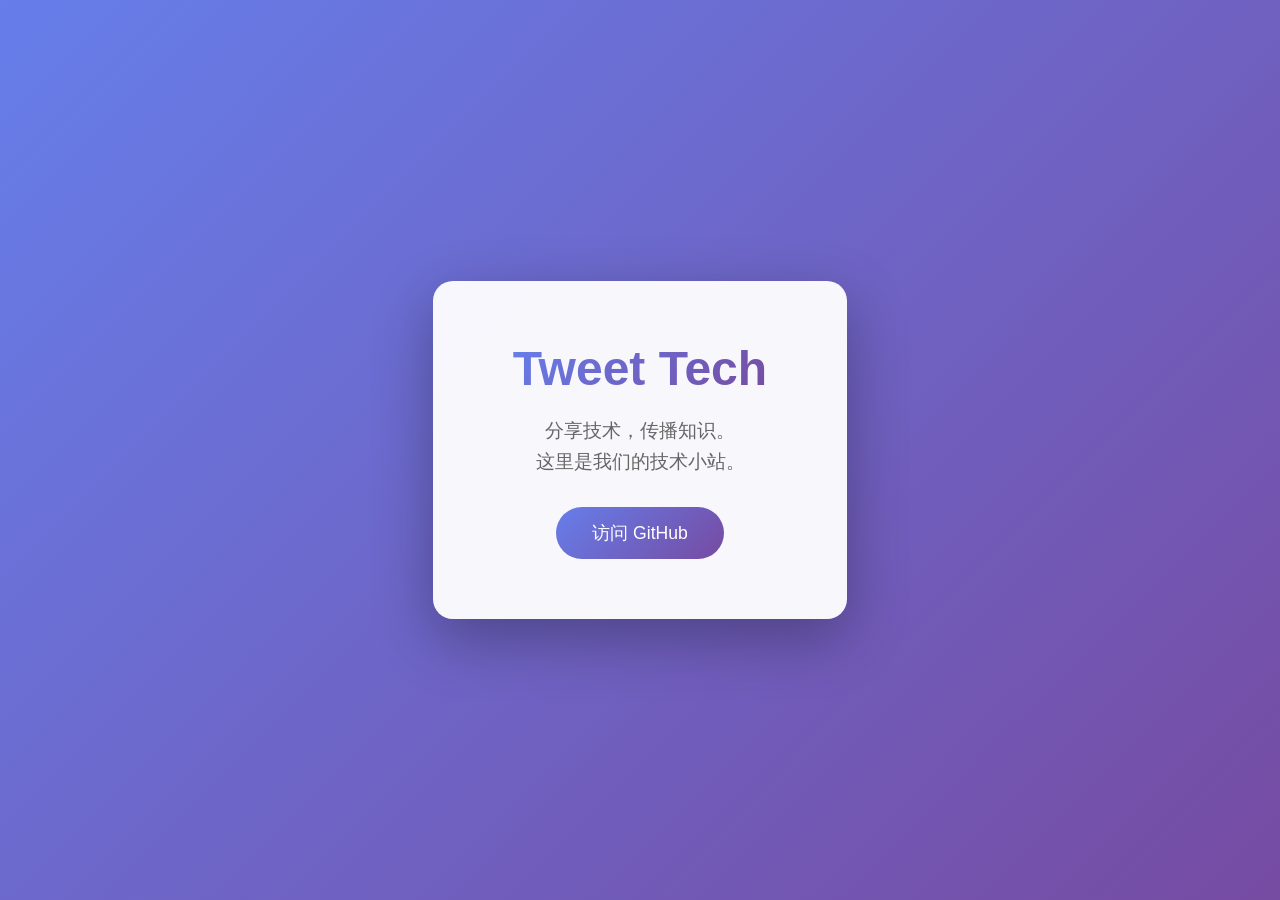
==== index.html @ ff55c404 "test" ====
<!DOCTYPE html>
<html lang="zh-CN">
<head>
    <meta charset="UTF-8">
    <meta name="viewport" content="width=device-width, initial-scale=1.0">
    <title>Tweet Tech</title>
    <style>
        * { margin: 0; padding: 0; box-sizing: border-box; }
        body {
            font-family: -apple-system, BlinkMacSystemFont, "Segoe UI", Roboto, "Helvetica Neue", Arial, sans-serif;
            background: linear-gradient(135deg, #667eea 0%, #764ba2 100%);
            min-height: 100vh;
            display: flex;
            align-items: center;
            justify-content: center;
            color: #333;
        }
        .container {
            text-align: center;
            background: rgba(255, 255, 255, 0.95);
            padding: 60px 80px;
            border-radius: 20px;
            box-shadow: 0 20px 60px rgba(0, 0, 0, 0.3);
            max-width: 600px;
        }
        h1 {
            font-size: 3em;
            margin-bottom: 20px;
            background: linear-gradient(135deg, #667eea 0%, #764ba2 100%);
            -webkit-background-clip: text;
            -webkit-text-fill-color: transparent;
            background-clip: text;
        }
        p {
            font-size: 1.2em;
            color: #666;
            line-height: 1.6;
            margin-bottom: 30px;
        }
        .btn {
            display: inline-block;
            padding: 14px 36px;
            background: linear-gradient(135deg, #667eea 0%, #764ba2 100%);
            color: white;
            text-decoration: none;
            border-radius: 50px;
            font-size: 1.1em;
            transition: transform 0.2s, box-shadow 0.2s;
        }
        .btn:hover {
            transform: translateY(-2px);
            box-shadow: 0 8px 20px rgba(102, 126, 234, 0.4);
        }
    </style>
</head>
<body>
    <div class="container">
        <h1>Tweet Tech</h1>
        <p>分享技术，传播知识。<br>这里是我们的技术小站。</p>
        <a href="https://github.com/tweet-tech" class="btn" target="_blank">访问 GitHub</a>
    </div>
</body>
</html>
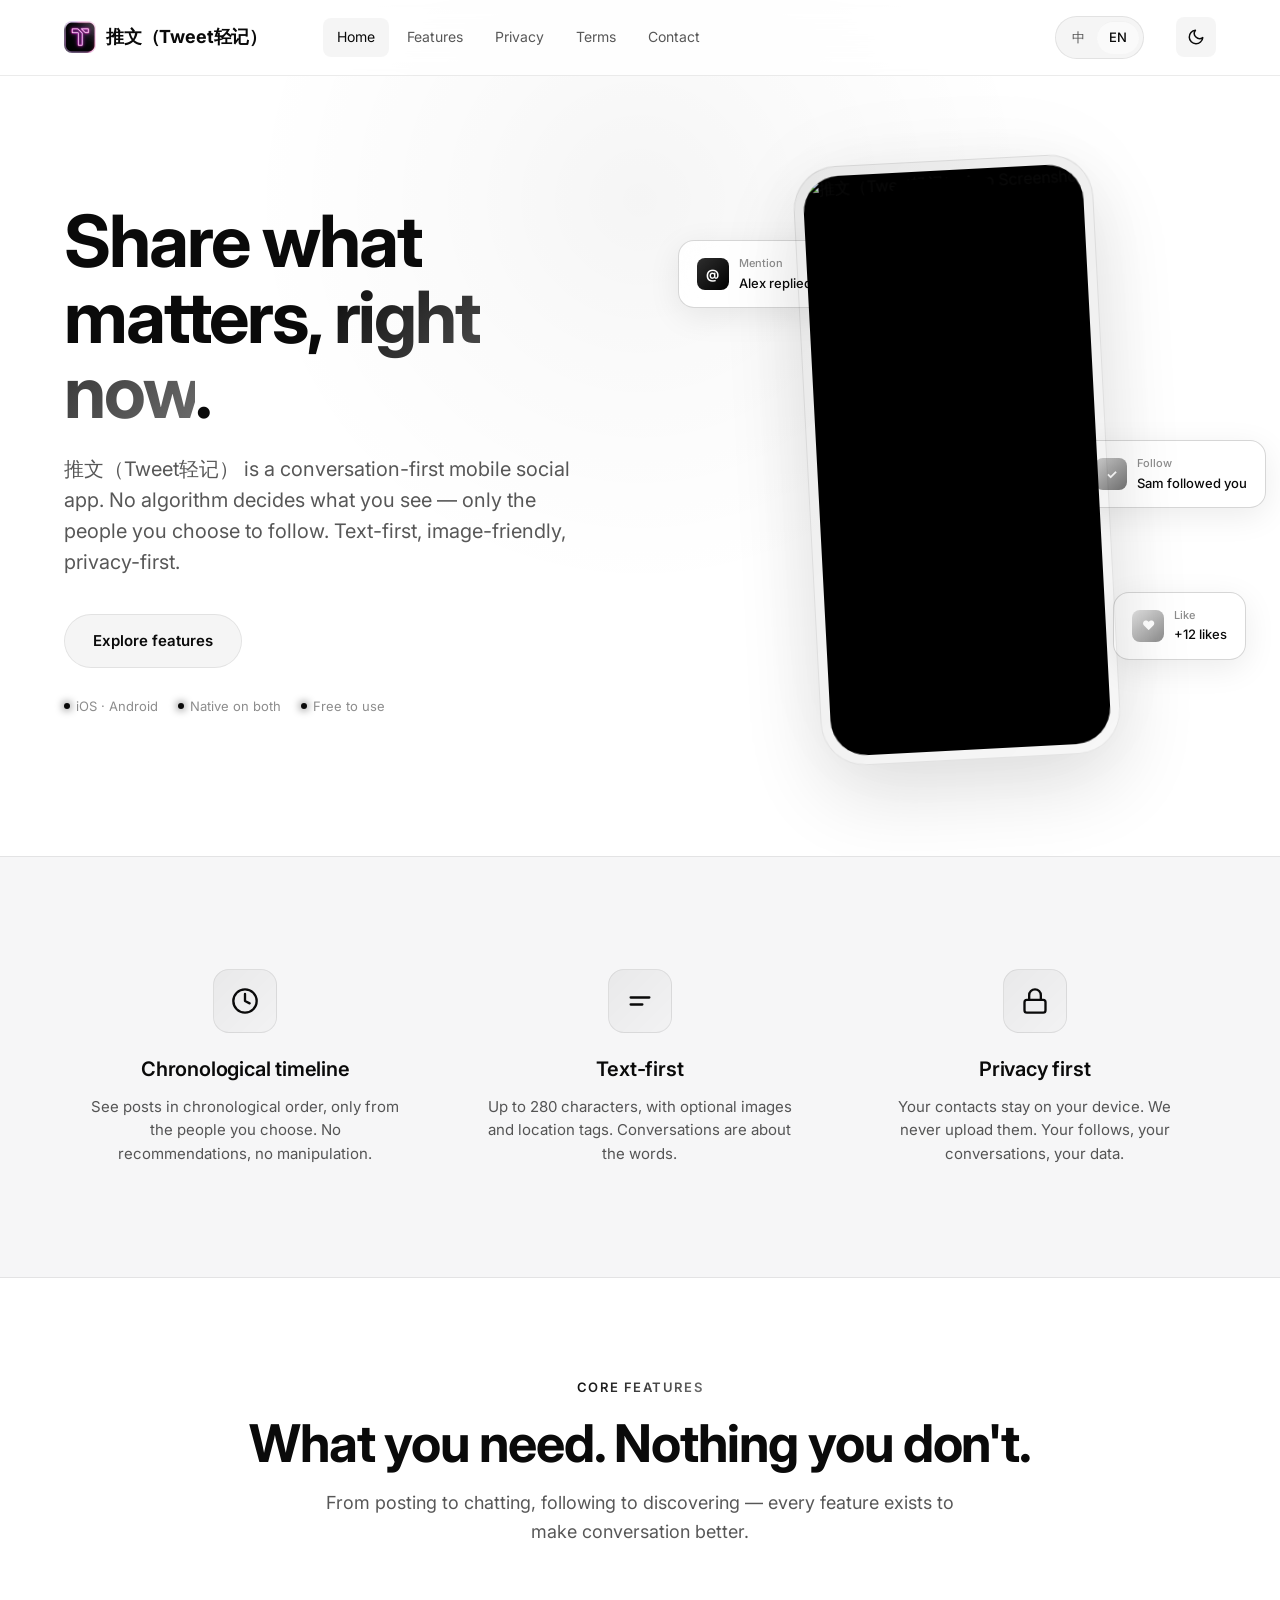
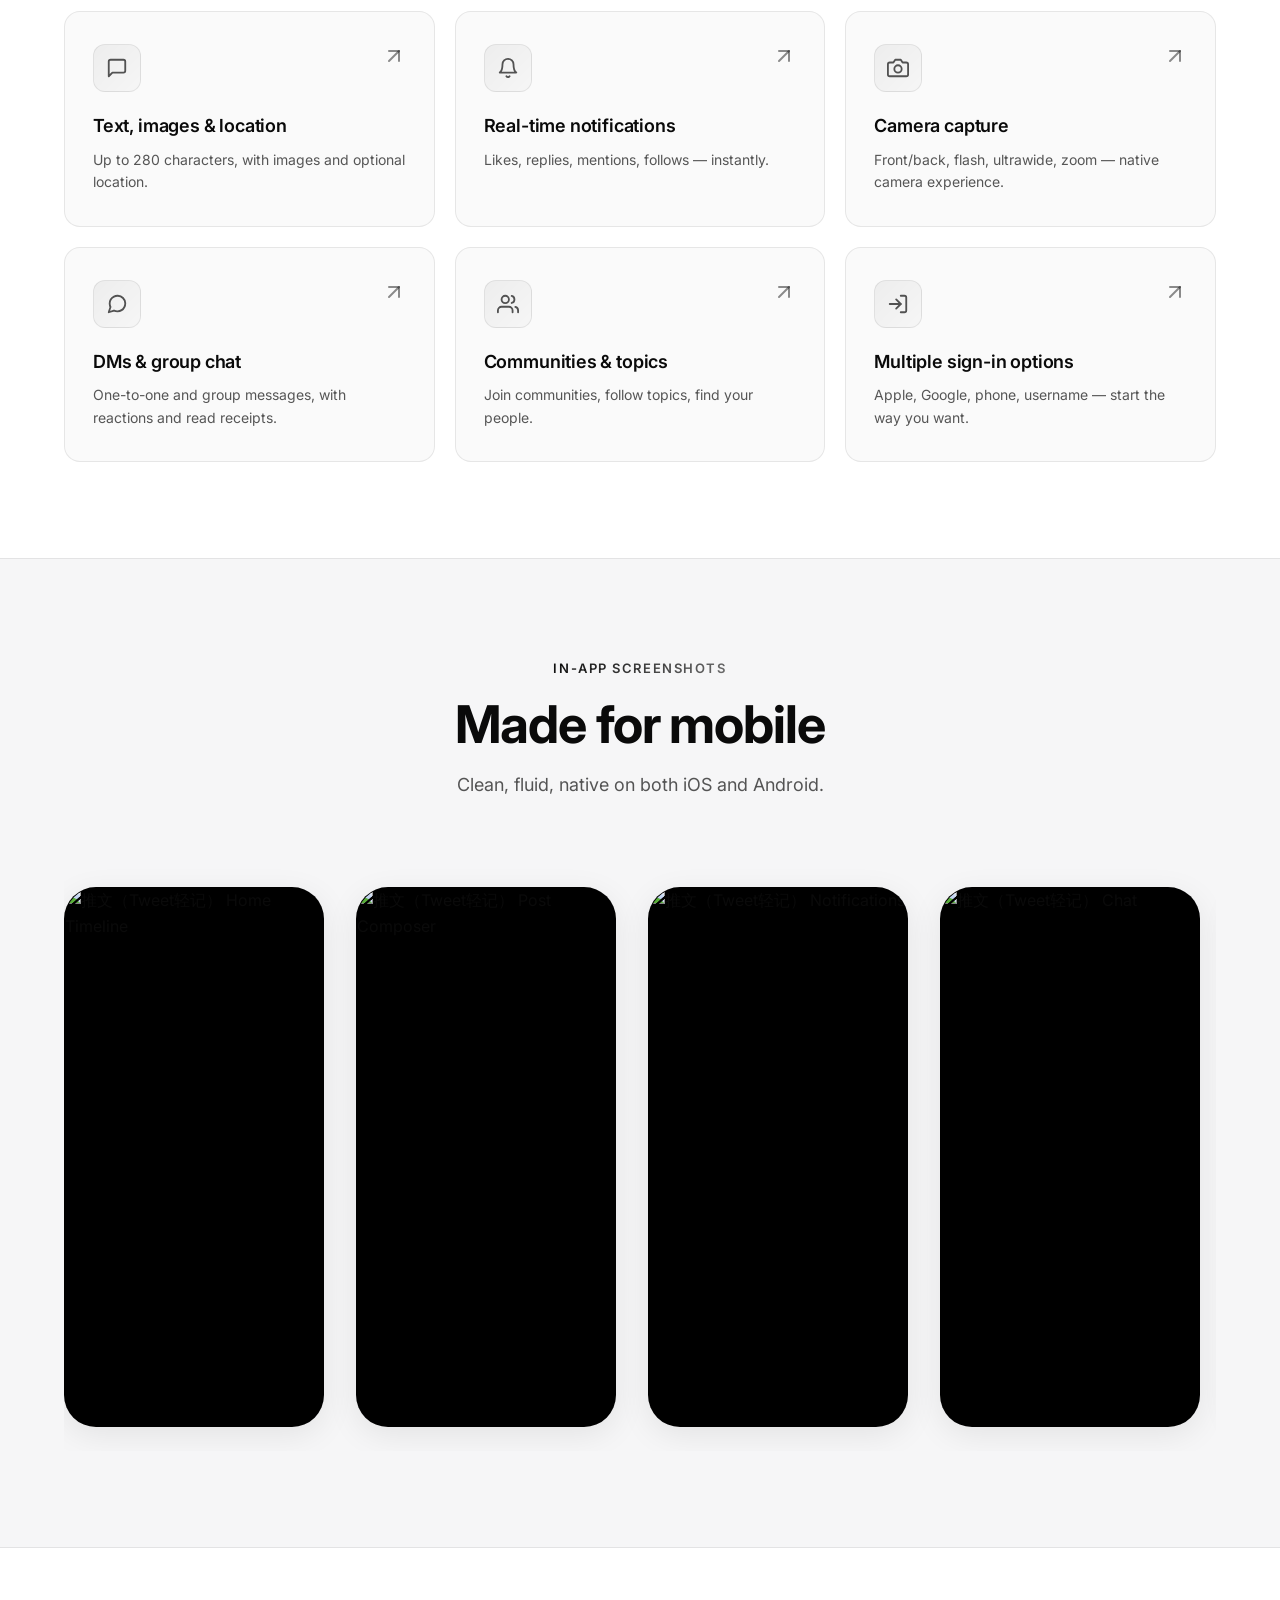
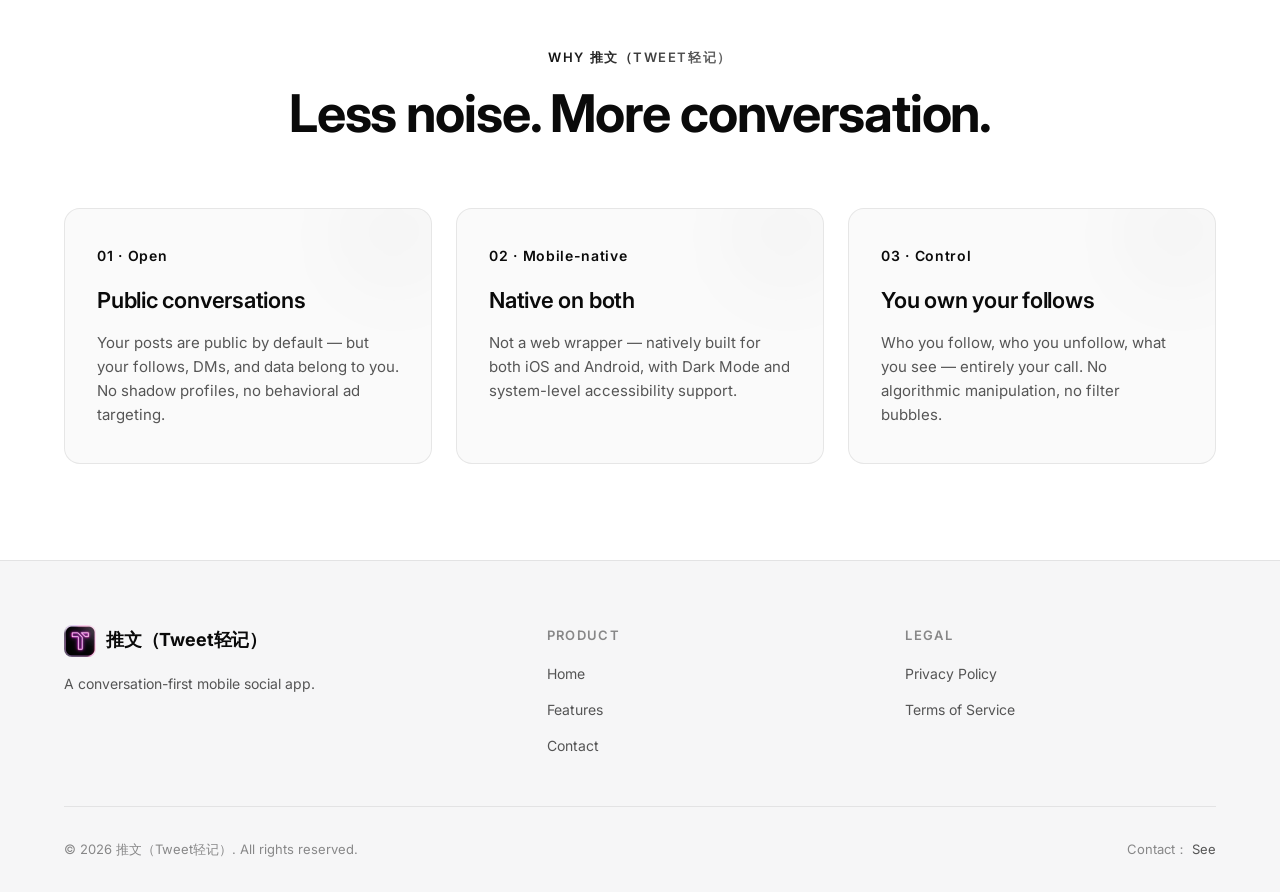
==== commit 1fd18cc9: "提交网站" ====
--- a/index.html
+++ b/index.html
@@ -1,63 +1,708 @@
 <!DOCTYPE html>
 <html lang="zh-CN">
-<head>
-    <meta charset="UTF-8">
-    <meta name="viewport" content="width=device-width, initial-scale=1.0">
-    <title>Tweet Tech</title>
-    <style>
-        * { margin: 0; padding: 0; box-sizing: border-box; }
-        body {
-            font-family: -apple-system, BlinkMacSystemFont, "Segoe UI", Roboto, "Helvetica Neue", Arial, sans-serif;
-            background: linear-gradient(135deg, #667eea 0%, #764ba2 100%);
-            min-height: 100vh;
-            display: flex;
-            align-items: center;
-            justify-content: center;
-            color: #333;
-        }
-        .container {
-            text-align: center;
-            background: rgba(255, 255, 255, 0.95);
-            padding: 60px 80px;
-            border-radius: 20px;
-            box-shadow: 0 20px 60px rgba(0, 0, 0, 0.3);
-            max-width: 600px;
-        }
-        h1 {
-            font-size: 3em;
-            margin-bottom: 20px;
-            background: linear-gradient(135deg, #667eea 0%, #764ba2 100%);
-            -webkit-background-clip: text;
-            -webkit-text-fill-color: transparent;
-            background-clip: text;
-        }
-        p {
-            font-size: 1.2em;
-            color: #666;
-            line-height: 1.6;
-            margin-bottom: 30px;
-        }
-        .btn {
-            display: inline-block;
-            padding: 14px 36px;
-            background: linear-gradient(135deg, #667eea 0%, #764ba2 100%);
-            color: white;
-            text-decoration: none;
-            border-radius: 50px;
-            font-size: 1.1em;
-            transition: transform 0.2s, box-shadow 0.2s;
-        }
-        .btn:hover {
-            transform: translateY(-2px);
-            box-shadow: 0 8px 20px rgba(102, 126, 234, 0.4);
-        }
-    </style>
-</head>
-<body>
-    <div class="container">
-        <h1>Tweet Tech</h1>
-        <p>分享技术，传播知识。<br>这里是我们的技术小站。</p>
-        <a href="https://github.com/tweet-tech" class="btn" target="_blank">访问 GitHub</a>
-    </div>
-</body>
+  <head>
+    <meta charset="UTF-8" />
+    <meta name="viewport" content="width=device-width, initial-scale=1.0" />
+    <title>推文（Tweet轻记） — 对话优先的移动社交 App</title>
+    <meta
+      name="description"
+      class="zh"
+      content="推文（Tweet轻记）是一款对话优先的移动社交 App：没有算法，只有你选择关注的人。文字优先，图片友好，隐私优先。"
+    />
+    <meta
+      name="description"
+      class="en"
+      content="推文（Tweet轻记） is a conversation-first mobile social app. No algorithm — only the people you choose to follow. Text-first, image-friendly, privacy-first."
+    />
+    <meta name="theme-color" content="#000000" />
+    <meta name="google-site-verification" content="anHr6unx4EPNinnOKG_UTaJ_ejLAhKs9FpE73dEtvSk" />
+    <link rel="icon" type="image/png" href="assets/images/icon.png" />
+    <link rel="apple-touch-icon" href="assets/images/icon.png" />
+    <link
+      rel="preconnect"
+      href="https://fonts.googleapis.com"
+      crossorigin
+    />
+    <link
+      rel="preconnect"
+      href="https://fonts.gstatic.com"
+      crossorigin
+    />
+    <link
+      href="https://fonts.googleapis.com/css2?family=Inter:wght@400;500;600;700&display=swap"
+      rel="stylesheet"
+    />
+    <link rel="stylesheet" href="assets/css/style.css" />
+    <script src="assets/js/theme.js"></script>
+  </head>
+  <body data-title-zh="推文（Tweet轻记） — 对话优先的移动社交 App" data-title-en="推文（Tweet轻记） — Conversation-first mobile social app">
+    <!-- 导航栏 -->
+    <nav class="nav">
+      <div class="container nav-inner">
+        <a href="index.html" class="nav-logo">
+          <img src="assets/images/icon.png" alt="推文（Tweet轻记）" />
+          <span>推文（Tweet轻记）</span>
+        </a>
+        <div class="nav-links">
+          <a href="index.html" class="nav-link">
+            <span class="zh">首页</span>
+            <span class="en">Home</span>
+          </a>
+          <a href="features.html" class="nav-link">
+            <span class="zh">功能</span>
+            <span class="en">Features</span>
+          </a>
+          <a href="privacy.html" class="nav-link">
+            <span class="zh">隐私政策</span>
+            <span class="en">Privacy</span>
+          </a>
+          <a href="terms.html" class="nav-link">
+            <span class="zh">服务条款</span>
+            <span class="en">Terms</span>
+          </a>
+          <a href="contact.html" class="nav-link">
+            <span class="zh">联系我们</span>
+            <span class="en">Contact</span>
+          </a>
+        </div>
+        <div class="nav-spacer"></div>
+        <div class="lang-switch" role="group" aria-label="Language">
+          <button class="lang-btn" data-lang-btn="zh" type="button">
+            中
+          </button>
+          <button class="lang-btn" data-lang-btn="en" type="button">
+            EN
+          </button>
+        </div>
+        <button class="theme-toggle" data-theme-toggle type="button" aria-label="切换主题">
+          <svg class="icon-sun" viewBox="0 0 24 24" fill="none" stroke="currentColor" stroke-width="2" stroke-linecap="round" aria-hidden="true">
+            <circle cx="12" cy="12" r="4" />
+            <path d="M12 2v2M12 20v2M4.93 4.93l1.41 1.41M17.66 17.66l1.41 1.41M2 12h2M20 12h2M6.34 17.66l-1.41 1.41M19.07 4.93l-1.41 1.41" />
+          </svg>
+          <svg class="icon-moon" viewBox="0 0 24 24" fill="none" stroke="currentColor" stroke-width="2" stroke-linecap="round" stroke-linejoin="round" aria-hidden="true">
+            <path d="M21 12.79A9 9 0 1 1 11.21 3 7 7 0 0 0 21 12.79z" />
+          </svg>
+        </button>
+        <button
+          class="nav-toggle"
+          data-nav-toggle
+          type="button"
+          aria-label="Menu"
+        >
+          <span></span>
+        </button>
+      </div>
+    </nav>
+
+    <!-- Hero -->
+    <header class="hero">
+      <div class="container hero-inner">
+        <div class="hero-text">
+          <h1>
+            <span class="zh"
+              >把你最在意的想法<br /><span class="gradient"
+                >第一时间说出来</span
+              ></span
+            >
+            <span class="en"
+              >Share what matters, <span class="gradient">right now</span>.</span
+            >
+          </h1>
+          <p class="hero-subtitle">
+            <span class="zh"
+              >推文（Tweet轻记）是一款对话优先的移动社交 App —— 没有算法决定你看什么，只有你选择关注的人。文字优先，图片友好，隐私优先。</span
+            >
+            <span class="en"
+              >推文（Tweet轻记） is a conversation-first mobile social app. No algorithm decides what you see — only the people you choose to follow. Text-first, image-friendly, privacy-first.</span
+            >
+          </p>
+          <div class="hero-cta">
+            <a href="features.html" class="btn btn-ghost">
+              <span class="zh">了解功能</span>
+              <span class="en">Explore features</span>
+            </a>
+          </div>
+          <div class="hero-meta">
+            <div class="hero-meta-item">
+              <span class="zh">iOS · Android</span>
+              <span class="en">iOS · Android</span>
+            </div>
+            <div class="hero-meta-item">
+              <span class="zh">双端原生体验</span>
+              <span class="en">Native on both</span>
+            </div>
+            <div class="hero-meta-item">
+              <span class="zh">免费使用</span>
+              <span class="en">Free to use</span>
+            </div>
+          </div>
+        </div>
+        <div class="hero-visual">
+          <div class="floating-card floating-card-1">
+            <div class="floating-icon">@</div>
+            <div>
+              <div style="font-size: 11px; color: var(--text-tertiary)">
+                <span class="zh">提及</span><span class="en">Mention</span>
+              </div>
+              <div>
+                <span class="zh">Alex 回复了你</span
+                ><span class="en">Alex replied</span>
+              </div>
+            </div>
+          </div>
+          <div class="floating-card floating-card-2">
+            <div class="floating-icon" style="background: linear-gradient(135deg,#e5e5e5,#8a8a8a)">
+              ♥
+            </div>
+            <div>
+              <div style="font-size: 11px; color: var(--text-tertiary)">
+                <span class="zh">点赞</span><span class="en">Like</span>
+              </div>
+              <div>
+                <span class="zh">+12 个赞</span
+                ><span class="en">+12 likes</span>
+              </div>
+            </div>
+          </div>
+          <div class="floating-card floating-card-3">
+            <div class="floating-icon" style="background: linear-gradient(135deg,#d4d4d4,#737373)">
+              ✓
+            </div>
+            <div>
+              <div style="font-size: 11px; color: var(--text-tertiary)">
+                <span class="zh">关注</span><span class="en">Follow</span>
+              </div>
+              <div>
+                <span class="zh">Sam 关注了你</span
+                ><span class="en">Sam followed you</span>
+              </div>
+            </div>
+          </div>
+          <div class="phone">
+            <div class="phone-screen">
+              <img
+                src="https://cdn.tweetcaht.com/uploads/20260924/8f133184638c4f4889f32fbc40889cc2.png"
+                alt="推文（Tweet轻记） App Screenshot"
+              />
+            </div>
+          </div>
+        </div>
+      </div>
+    </header>
+
+    <!-- 价值三连点 -->
+    <section class="tri-features">
+      <div class="container">
+        <div class="tri-grid">
+          <div class="tri-card fade-in">
+            <div class="tri-icon">
+              <svg
+                viewBox="0 0 24 24"
+                fill="none"
+                stroke="currentColor"
+                stroke-width="2"
+                stroke-linecap="round"
+                stroke-linejoin="round"
+              >
+                <circle cx="12" cy="12" r="10" />
+                <polyline points="12 6 12 12 16 14" />
+              </svg>
+            </div>
+            <h3 class="tri-title">
+              <span class="zh">无算法时间线</span>
+              <span class="en">Chronological timeline</span>
+            </h3>
+            <p class="tri-desc">
+              <span class="zh">按时间顺序，只看你选择关注的人。没有"推荐"，没有信息流操纵。</span>
+              <span class="en">See posts in chronological order, only from the people you choose. No recommendations, no manipulation.</span>
+            </p>
+          </div>
+          <div class="tri-card fade-in">
+            <div class="tri-icon">
+              <svg
+                viewBox="0 0 24 24"
+                fill="none"
+                stroke="currentColor"
+                stroke-width="2"
+                stroke-linecap="round"
+                stroke-linejoin="round"
+              >
+                <line x1="4" y1="9" x2="20" y2="9" />
+                <line x1="4" y1="15" x2="14" y2="15" />
+              </svg>
+            </div>
+            <h3 class="tri-title">
+              <span class="zh">文字优先</span>
+              <span class="en">Text-first</span>
+            </h3>
+            <p class="tri-desc">
+              <span class="zh">280 字以内表达完整想法，配图锦上添花，位置标签可选。让对话回到内容本身。</span>
+              <span class="en">Up to 280 characters, with optional images and location tags. Conversations are about the words.</span>
+            </p>
+          </div>
+          <div class="tri-card fade-in">
+            <div class="tri-icon">
+              <svg
+                viewBox="0 0 24 24"
+                fill="none"
+                stroke="currentColor"
+                stroke-width="2"
+                stroke-linecap="round"
+                stroke-linejoin="round"
+              >
+                <rect x="3" y="11" width="18" height="11" rx="2" />
+                <path d="M7 11V7a5 5 0 0 1 10 0v4" />
+              </svg>
+            </div>
+            <h3 class="tri-title">
+              <span class="zh">隐私优先</span>
+              <span class="en">Privacy first</span>
+            </h3>
+            <p class="tri-desc">
+              <span class="zh">联系人数据保留在本机，不上传。你的关注、你的对话、你的数据，始终属于你。</span>
+              <span class="en">Your contacts stay on your device. We never upload them. Your follows, your conversations, your data.</span>
+            </p>
+          </div>
+        </div>
+      </div>
+    </section>
+
+    <!-- 核心功能 6 卡 -->
+    <section class="section">
+      <div class="container">
+        <div class="section-header">
+          <div class="eyebrow">
+            <span class="zh">核心功能</span><span class="en">Core features</span>
+          </div>
+          <h2 class="section-title">
+            <span class="zh">做你需要的，不做你不需要的</span>
+            <span class="en">What you need. Nothing you don't.</span>
+          </h2>
+          <p class="section-subtitle">
+            <span class="zh">从贴文到聊天，从关注到发现 —— 每一个功能都为了让对话更顺畅。</span>
+            <span class="en">From posting to chatting, following to discovering — every feature exists to make conversation better.</span>
+          </p>
+        </div>
+        <div class="features-grid">
+          <a href="features.html#posts" class="feature-card fade-in">
+            <svg
+              class="arrow"
+              viewBox="0 0 24 24"
+              fill="none"
+              stroke="currentColor"
+              stroke-width="2"
+              stroke-linecap="round"
+              stroke-linejoin="round"
+            >
+              <line x1="7" y1="17" x2="17" y2="7" />
+              <polyline points="7 7 17 7 17 17" />
+            </svg>
+            <div class="feature-icon">
+              <svg
+                viewBox="0 0 24 24"
+                fill="none"
+                stroke="currentColor"
+                stroke-width="2"
+                stroke-linecap="round"
+                stroke-linejoin="round"
+              >
+                <path d="M21 15a2 2 0 0 1-2 2H7l-4 4V5a2 2 0 0 1 2-2h14a2 2 0 0 1 2 2z" />
+              </svg>
+            </div>
+            <h3 class="feature-title">
+              <span class="zh">文字 + 图片 + 位置贴文</span>
+              <span class="en">Text, images & location</span>
+            </h3>
+            <p class="feature-desc">
+              <span class="zh">280 字以内表达，配图更生动，可选位置标签。</span>
+              <span class="en">Up to 280 characters, with images and optional location.</span>
+            </p>
+          </a>
+          <a href="features.html#notifications" class="feature-card fade-in">
+            <svg
+              class="arrow"
+              viewBox="0 0 24 24"
+              fill="none"
+              stroke="currentColor"
+              stroke-width="2"
+              stroke-linecap="round"
+              stroke-linejoin="round"
+            >
+              <line x1="7" y1="17" x2="17" y2="7" />
+              <polyline points="7 7 17 7 17 17" />
+            </svg>
+            <div class="feature-icon">
+              <svg
+                viewBox="0 0 24 24"
+                fill="none"
+                stroke="currentColor"
+                stroke-width="2"
+                stroke-linecap="round"
+                stroke-linejoin="round"
+              >
+                <path d="M6 8a6 6 0 0 1 12 0c0 7 3 9 3 9H3s3-2 3-9" />
+                <path d="M10.3 21a1.94 1.94 0 0 0 3.4 0" />
+              </svg>
+            </div>
+            <h3 class="feature-title">
+              <span class="zh">实时通知</span>
+              <span class="en">Real-time notifications</span>
+            </h3>
+            <p class="feature-desc">
+              <span class="zh">点赞、回复、@、关注，第一时间送达。</span>
+              <span class="en">Likes, replies, mentions, follows — instantly.</span>
+            </p>
+          </a>
+          <a href="features.html#camera" class="feature-card fade-in">
+            <svg
+              class="arrow"
+              viewBox="0 0 24 24"
+              fill="none"
+              stroke="currentColor"
+              stroke-width="2"
+              stroke-linecap="round"
+              stroke-linejoin="round"
+            >
+              <line x1="7" y1="17" x2="17" y2="7" />
+              <polyline points="7 7 17 7 17 17" />
+            </svg>
+            <div class="feature-icon">
+              <svg
+                viewBox="0 0 24 24"
+                fill="none"
+                stroke="currentColor"
+                stroke-width="2"
+                stroke-linecap="round"
+                stroke-linejoin="round"
+              >
+                <path
+                  d="M23 19a2 2 0 0 1-2 2H3a2 2 0 0 1-2-2V8a2 2 0 0 1 2-2h4l2-3h6l2 3h4a2 2 0 0 1 2 2z"
+                />
+                <circle cx="12" cy="13" r="4" />
+              </svg>
+            </div>
+            <h3 class="feature-title">
+              <span class="zh">相机拍摄</span>
+              <span class="en">Camera capture</span>
+            </h3>
+            <p class="feature-desc">
+              <span class="zh">前后摄、闪光、超广角、缩放，原生相机体验。</span>
+              <span class="en">Front/back, flash, ultrawide, zoom — native camera experience.</span>
+            </p>
+          </a>
+          <a href="features.html#chat" class="feature-card fade-in">
+            <svg
+              class="arrow"
+              viewBox="0 0 24 24"
+              fill="none"
+              stroke="currentColor"
+              stroke-width="2"
+              stroke-linecap="round"
+              stroke-linejoin="round"
+            >
+              <line x1="7" y1="17" x2="17" y2="7" />
+              <polyline points="7 7 17 7 17 17" />
+            </svg>
+            <div class="feature-icon">
+              <svg
+                viewBox="0 0 24 24"
+                fill="none"
+                stroke="currentColor"
+                stroke-width="2"
+                stroke-linecap="round"
+                stroke-linejoin="round"
+              >
+                <path d="M21 11.5a8.38 8.38 0 0 1-.9 3.8 8.5 8.5 0 0 1-7.6 4.7 8.38 8.38 0 0 1-3.8-.9L3 21l1.9-5.7a8.38 8.38 0 0 1-.9-3.8 8.5 8.5 0 0 1 4.7-7.6 8.38 8.38 0 0 1 3.8-.9h.5a8.48 8.48 0 0 1 8 8z" />
+              </svg>
+            </div>
+            <h3 class="feature-title">
+              <span class="zh">私聊与群聊</span>
+              <span class="en">DMs & group chat</span>
+            </h3>
+            <p class="feature-desc">
+              <span class="zh">1v1 与群组消息，支持表情回应和未读提示。</span>
+              <span class="en">One-to-one and group messages, with reactions and read receipts.</span>
+            </p>
+          </a>
+          <a href="features.html#community" class="feature-card fade-in">
+            <svg
+              class="arrow"
+              viewBox="0 0 24 24"
+              fill="none"
+              stroke="currentColor"
+              stroke-width="2"
+              stroke-linecap="round"
+              stroke-linejoin="round"
+            >
+              <line x1="7" y1="17" x2="17" y2="7" />
+              <polyline points="7 7 17 7 17 17" />
+            </svg>
+            <div class="feature-icon">
+              <svg
+                viewBox="0 0 24 24"
+                fill="none"
+                stroke="currentColor"
+                stroke-width="2"
+                stroke-linecap="round"
+                stroke-linejoin="round"
+              >
+                <path d="M17 21v-2a4 4 0 0 0-4-4H5a4 4 0 0 0-4 4v2" />
+                <circle cx="9" cy="7" r="4" />
+                <path d="M23 21v-2a4 4 0 0 0-3-3.87" />
+                <path d="M16 3.13a4 4 0 0 1 0 7.75" />
+              </svg>
+            </div>
+            <h3 class="feature-title">
+              <span class="zh">社区与话题</span>
+              <span class="en">Communities & topics</span>
+            </h3>
+            <p class="feature-desc">
+              <span class="zh">加入兴趣社区，参与话题讨论，找到同好。</span>
+              <span class="en">Join communities, follow topics, find your people.</span>
+            </p>
+          </a>
+          <a href="features.html#login" class="feature-card fade-in">
+            <svg
+              class="arrow"
+              viewBox="0 0 24 24"
+              fill="none"
+              stroke="currentColor"
+              stroke-width="2"
+              stroke-linecap="round"
+              stroke-linejoin="round"
+            >
+              <line x1="7" y1="17" x2="17" y2="7" />
+              <polyline points="7 7 17 7 17 17" />
+            </svg>
+            <div class="feature-icon">
+              <svg
+                viewBox="0 0 24 24"
+                fill="none"
+                stroke="currentColor"
+                stroke-width="2"
+                stroke-linecap="round"
+                stroke-linejoin="round"
+              >
+                <path d="M15 3h4a2 2 0 0 1 2 2v14a2 2 0 0 1-2 2h-4" />
+                <polyline points="10 17 15 12 10 7" />
+                <line x1="15" y1="12" x2="3" y2="12" />
+              </svg>
+            </div>
+            <h3 class="feature-title">
+              <span class="zh">多种登录方式</span>
+              <span class="en">Multiple sign-in options</span>
+            </h3>
+            <p class="feature-desc">
+              <span class="zh">Apple、Google、手机号、用户名，按你方便的方式开始。</span>
+              <span class="en">Apple, Google, phone, username — start the way you want.</span>
+            </p>
+          </a>
+        </div>
+      </div>
+    </section>
+
+    <!-- 截图轮播 -->
+    <section class="section screenshots">
+      <div class="container">
+        <div class="section-header">
+          <div class="eyebrow">
+            <span class="zh">应用内截图</span><span class="en">In-app screenshots</span>
+          </div>
+          <h2 class="section-title">
+            <span class="zh">移动原生体验</span>
+            <span class="en">Made for mobile</span>
+          </h2>
+          <p class="section-subtitle">
+            <span class="zh">干净、流畅，iOS 与 Android 双端原生。</span>
+            <span class="en">Clean, fluid, native on both iOS and Android.</span>
+          </p>
+        </div>
+      </div>
+      <div class="container">
+        <div class="screenshot-track">
+          <div class="screenshot-item">
+            <img
+              src="https://cdn.tweetcaht.com/uploads/20260924/8f133184638c4f4889f32fbc40889cc2.png"
+              alt="推文（Tweet轻记） Home Timeline"
+            />
+          </div>
+          <div class="screenshot-item">
+            <img
+              src="https://cdn.tweetcaht.com/uploads/20260924/bcada65f505b41dfae9eee380a36dd47.png"
+              alt="推文（Tweet轻记） Post Composer"
+            />
+          </div>
+          <div class="screenshot-item">
+            <img
+              src="https://cdn.tweetcaht.com/uploads/20260924/be618136df044bc898e333aec5d9fac6.png"
+              alt="推文（Tweet轻记） Notifications"
+            />
+          </div>
+          <div class="screenshot-item">
+            <img
+              src="https://cdn.tweetcaht.com/uploads/20260924/4080ac528b954b1ca9e2bf0878f8a91f.png"
+              alt="推文（Tweet轻记） Chat"
+            />
+          </div>
+          <div class="screenshot-item">
+            <img
+              src="https://cdn.tweetcaht.com/uploads/20260924/498014eac74d4c8399801c77a3fcd927.png"
+              alt="推文（Tweet轻记） Communities"
+            />
+          </div>
+          <div class="screenshot-item">
+            <img
+              src="https://cdn.tweetcaht.com/uploads/20260924/0cb8a2abcf9c4be28ec8d0fcdca7a528.png"
+              alt="推文（Tweet轻记） Profile"
+            />
+          </div>
+          <div class="screenshot-item">
+            <img
+              src="https://cdn.tweetcaht.com/uploads/20260924/3eac7b7fe87043d3a05eb6d776877580.png"
+              alt="推文（Tweet轻记） Camera"
+            />
+          </div>
+        </div>
+      </div>
+    </section>
+
+    <!-- 为什么选择推文（Tweet轻记） -->
+    <section class="section">
+      <div class="container">
+        <div class="section-header">
+          <div class="eyebrow">
+            <span class="zh">为什么选择推文（Tweet轻记）</span
+            ><span class="en">Why 推文（Tweet轻记）</span>
+          </div>
+          <h2 class="section-title">
+            <span class="zh">更少噪音，更多对话</span>
+            <span class="en">Less noise. More conversation.</span>
+          </h2>
+        </div>
+        <div class="why-grid">
+          <div class="why-card fade-in">
+            <div class="why-num">
+              <span class="zh">01 · 公开</span
+              ><span class="en">01 · Open</span>
+            </div>
+            <h3 class="why-title">
+              <span class="zh">公开对话</span
+              ><span class="en">Public conversations</span>
+            </h3>
+            <p class="why-desc">
+              <span class="zh">你的贴文默认公开，但你的关注、私聊和数据属于你。我们不做"影子档案"，不向广告商出售行为数据。</span>
+              <span class="en">Your posts are public by default — but your follows, DMs, and data belong to you. No shadow profiles, no behavioral ad targeting.</span>
+            </p>
+          </div>
+          <div class="why-card fade-in">
+            <div class="why-num">
+              <span class="zh">02 · 移动原生</span
+              ><span class="en">02 · Mobile-native</span>
+            </div>
+            <h3 class="why-title">
+              <span class="zh">双端原生</span
+              ><span class="en">Native on both</span>
+            </h3>
+            <p class="why-desc">
+              <span class="zh">不用网页套壳，iOS 与 Android 均为原生打造。支持深色模式与系统级辅助功能，体验干净流畅。</span>
+              <span class="en">Not a web wrapper — natively built for both iOS and Android, with Dark Mode and system-level accessibility support.</span>
+            </p>
+          </div>
+          <div class="why-card fade-in">
+            <div class="why-num">
+              <span class="zh">03 · 控制权</span
+              ><span class="en">03 · Control</span>
+            </div>
+            <h3 class="why-title">
+              <span class="zh">你掌控你的关注</span
+              ><span class="en">You own your follows</span>
+            </h3>
+            <p class="why-desc">
+              <span class="zh">关注谁，取消关注谁，看到什么，看不到什么 —— 全由你决定。无算法干预，无信息流推荐，无信息茧房。</span>
+              <span class="en">Who you follow, who you unfollow, what you see — entirely your call. No algorithmic manipulation, no filter bubbles.</span>
+            </p>
+          </div>
+        </div>
+      </div>
+    </section>
+
+    <!-- 最终 CTA -->
+
+    <!-- 页脚 -->
+    <footer class="footer">
+      <div class="container">
+        <div class="footer-grid">
+          <div class="footer-brand">
+            <a href="index.html" class="nav-logo">
+              <img src="assets/images/icon.png" alt="推文（Tweet轻记）" />
+              <span>推文（Tweet轻记）</span>
+            </a>
+            <p>
+              <span class="zh">对话优先的移动社交 App。</span>
+              <span class="en">A conversation-first mobile social app.</span>
+            </p>
+          </div>
+          <div class="footer-col">
+            <h4>
+              <span class="zh">产品</span><span class="en">Product</span>
+            </h4>
+            <ul>
+              <li>
+                <a href="index.html"
+                  ><span class="zh">首页</span
+                  ><span class="en">Home</span></a
+                >
+              </li>
+              <li>
+                <a href="features.html"
+                  ><span class="zh">功能</span
+                  ><span class="en">Features</span></a
+                >
+              </li>
+              <li>
+                <a href="contact.html"
+                  ><span class="zh">联系我们</span
+                  ><span class="en">Contact</span></a
+                >
+              </li>
+            </ul>
+          </div>
+          <div class="footer-col">
+            <h4>
+              <span class="zh">法律</span><span class="en">Legal</span>
+            </h4>
+            <ul>
+              <li>
+                <a href="privacy.html"
+                  ><span class="zh">隐私政策</span
+                  ><span class="en">Privacy Policy</span></a
+                >
+              </li>
+              <li>
+                <a href="terms.html"
+                  ><span class="zh">服务条款</span
+                  ><span class="en">Terms of Service</span></a
+                >
+              </li>
+            </ul>
+          </div>
+        </div>
+        <div class="footer-bottom">
+          <div>© 2026 推文（Tweet轻记）. All rights reserved.</div>
+          <div>
+            <span class="zh">联系方式</span
+            ><span class="en">Contact</span
+            >：
+            <a href="contact.html" style="color: var(--text-secondary)"
+              ><span class="zh">查看</span
+              ><span class="en">See</span></a
+            >
+          </div>
+        </div>
+      </div>
+    </footer>
+
+    <script src="assets/js/i18n.js"></script>
+    <script src="assets/js/main.js"></script>
+  </body>
 </html>
--- a/assets/css/style.css
+++ b/assets/css/style.css
@@ -0,0 +1,1441 @@
+/* =========================================================
+   Tweet 官网样式
+   设计系统：白天/深夜双主题 + 黑白灰配色 + 原生美学
+   ========================================================= */
+
+/* -------- Reset & Base -------- */
+*,
+*::before,
+*::after {
+  box-sizing: border-box;
+  margin: 0;
+  padding: 0;
+}
+
+html {
+  scroll-behavior: smooth;
+  -webkit-text-size-adjust: 100%;
+}
+
+:root {
+  /* 颜色 */
+  --bg-root: #000000;
+  --bg-elevated: #0a0a0a;
+  --bg-card: #141414;
+  --bg-card-hover: #1d1d1d;
+  --bg-subtle: rgba(255, 255, 255, 0.04);
+
+  --text-primary: #ffffff;
+  --text-secondary: rgba(255, 255, 255, 0.68);
+  --text-tertiary: rgba(255, 255, 255, 0.42);
+
+  --border-subtle: rgba(255, 255, 255, 0.08);
+  --border-strong: rgba(255, 255, 255, 0.14);
+
+  /* 黑白灰强调 */
+  --accent-1: #ffffff;
+  --accent-2: #a3a3a3;
+  --accent-3: #d4d4d4;
+  --gradient-primary: linear-gradient(135deg, #ffffff 0%, #a3a3a3 100%);
+  --gradient-soft: linear-gradient(
+    135deg,
+    rgba(255, 255, 255, 0.08) 0%,
+    rgba(255, 255, 255, 0.03) 100%
+  );
+  --gradient-text: linear-gradient(135deg, #ffffff 0%, #8a8a8a 100%);
+
+  /* 尺寸 */
+  --container: 1200px;
+  --container-narrow: 880px;
+  --radius-sm: 8px;
+  --radius-md: 12px;
+  --radius-lg: 16px;
+  --radius-xl: 24px;
+  --radius-full: 999px;
+
+  /* 阴影 */
+  --shadow-glow: 0 0 60px rgba(255, 255, 255, 0.12);
+  --shadow-card: 0 8px 32px rgba(0, 0, 0, 0.4);
+
+  /* 组件级主题变量（深夜模式默认值） */
+  --nav-bg: rgba(0, 0, 0, 0.6);
+  --nav-mobile-bg: rgba(10, 10, 10, 0.98);
+  --floating-card-bg: rgba(20, 20, 20, 0.85);
+  --on-accent: #000000;
+  --accent-shadow: 0 4px 20px rgba(255, 255, 255, 0.18);
+  --accent-shadow-hover: 0 8px 32px rgba(255, 255, 255, 0.3);
+  --glow-strong: rgba(255, 255, 255, 0.1);
+  --glow-weak: rgba(255, 255, 255, 0.05);
+  --phone-frame: linear-gradient(135deg, rgba(255, 255, 255, 0.14) 0%, rgba(255, 255, 255, 0.07) 100%);
+  --phone-shadow: 0 0 0 1px rgba(255, 255, 255, 0.1) inset, 0 30px 80px rgba(0, 0, 0, 0.6), 0 0 100px rgba(255, 255, 255, 0.14);
+  --inset-highlight: 0 1px 0 rgba(255, 255, 255, 0.06) inset;
+  --selection-bg: rgba(255, 255, 255, 0.9);
+  --selection-text: #000000;
+
+  /* 动效 */
+  --ease: cubic-bezier(0.22, 1, 0.36, 1);
+  --dur-fast: 160ms;
+  --dur: 240ms;
+  --dur-slow: 400ms;
+}
+
+/* -------- 亮色主题 -------- */
+html[data-theme="light"] {
+  --bg-root: #ffffff;
+  --bg-elevated: #f6f6f7;
+  --bg-card: #fafafa;
+  --bg-card-hover: #f0f0f1;
+  --bg-subtle: rgba(0, 0, 0, 0.04);
+
+  --text-primary: #0a0a0a;
+  --text-secondary: rgba(0, 0, 0, 0.66);
+  --text-tertiary: rgba(0, 0, 0, 0.45);
+
+  --border-subtle: rgba(0, 0, 0, 0.08);
+  --border-strong: rgba(0, 0, 0, 0.16);
+
+  --accent-1: #0a0a0a;
+  --accent-2: #525252;
+  --accent-3: #525252;
+  --gradient-primary: linear-gradient(135deg, #2e2e2e 0%, #000000 100%);
+  --gradient-soft: linear-gradient(
+    135deg,
+    rgba(0, 0, 0, 0.05) 0%,
+    rgba(0, 0, 0, 0.015) 100%
+  );
+  --gradient-text: linear-gradient(135deg, #0a0a0a 0%, #6e6e6e 100%);
+
+  --shadow-glow: 0 0 60px rgba(0, 0, 0, 0.06);
+  --shadow-card: 0 8px 32px rgba(0, 0, 0, 0.08);
+
+  --nav-bg: rgba(255, 255, 255, 0.72);
+  --nav-mobile-bg: rgba(255, 255, 255, 0.98);
+  --floating-card-bg: rgba(255, 255, 255, 0.88);
+  --on-accent: #ffffff;
+  --accent-shadow: 0 4px 20px rgba(0, 0, 0, 0.16);
+  --accent-shadow-hover: 0 8px 32px rgba(0, 0, 0, 0.26);
+  --glow-strong: rgba(0, 0, 0, 0.04);
+  --glow-weak: rgba(0, 0, 0, 0.02);
+  --phone-frame: linear-gradient(135deg, rgba(0, 0, 0, 0.08) 0%, rgba(0, 0, 0, 0.03) 100%);
+  --phone-shadow: 0 0 0 1px rgba(0, 0, 0, 0.08) inset, 0 30px 80px rgba(0, 0, 0, 0.12), 0 0 100px rgba(0, 0, 0, 0.04);
+  --inset-highlight: 0 1px 0 rgba(0, 0, 0, 0.03) inset;
+  --selection-bg: rgba(0, 0, 0, 0.85);
+  --selection-text: #ffffff;
+}
+
+
+body {
+  font-family:
+    "Inter", -apple-system, BlinkMacSystemFont, "SF Pro Display",
+    "PingFang SC", "HarmonyOS Sans SC", "Microsoft YaHei", system-ui,
+    sans-serif;
+  font-size: 16px;
+  line-height: 1.6;
+  color: var(--text-primary);
+  background: var(--bg-root);
+  -webkit-font-smoothing: antialiased;
+  -moz-osx-font-smoothing: grayscale;
+  min-height: 100vh;
+  overflow-x: hidden;
+}
+
+/* 中英文切换 */
+body[data-lang="en"] .zh {
+  display: none;
+}
+body[data-lang="zh"] .en {
+  display: none;
+}
+
+img {
+  max-width: 100%;
+  height: auto;
+  display: block;
+}
+
+a {
+  color: inherit;
+  text-decoration: none;
+  transition: color var(--dur-fast) var(--ease);
+}
+
+button {
+  font: inherit;
+  border: none;
+  background: none;
+  cursor: pointer;
+  color: inherit;
+}
+
+ul,
+ol {
+  list-style: none;
+}
+
+/* -------- Layout helpers -------- */
+.container {
+  width: 100%;
+  max-width: var(--container);
+  margin: 0 auto;
+  padding: 0 24px;
+}
+
+.container-narrow {
+  max-width: var(--container-narrow);
+  margin: 0 auto;
+  padding: 0 24px;
+}
+
+.section {
+  padding: 96px 0;
+  position: relative;
+}
+
+@media (max-width: 768px) {
+  .section {
+    padding: 64px 0;
+  }
+}
+
+.eyebrow {
+  display: inline-block;
+  font-size: 13px;
+  font-weight: 600;
+  letter-spacing: 0.12em;
+  text-transform: uppercase;
+  background: var(--gradient-text);
+  -webkit-background-clip: text;
+  background-clip: text;
+  -webkit-text-fill-color: transparent;
+  margin-bottom: 16px;
+}
+
+.section-title {
+  font-size: clamp(32px, 5vw, 52px);
+  font-weight: 700;
+  line-height: 1.15;
+  letter-spacing: -0.02em;
+  margin-bottom: 16px;
+}
+
+.section-subtitle {
+  font-size: 18px;
+  color: var(--text-secondary);
+  max-width: 640px;
+  line-height: 1.6;
+}
+
+.section-header {
+  text-align: center;
+  margin-bottom: 64px;
+}
+
+.section-header .section-subtitle {
+  margin: 0 auto;
+}
+
+/* -------- 导航栏 -------- */
+.nav {
+  position: fixed;
+  top: 0;
+  left: 0;
+  right: 0;
+  z-index: 100;
+  padding: 16px 0;
+  background: var(--nav-bg);
+  backdrop-filter: saturate(180%) blur(20px);
+  -webkit-backdrop-filter: saturate(180%) blur(20px);
+  border-bottom: 1px solid var(--border-subtle);
+}
+
+.nav-inner {
+  display: flex;
+  align-items: center;
+  gap: 32px;
+}
+
+.nav-logo {
+  display: flex;
+  align-items: center;
+  gap: 10px;
+  font-weight: 700;
+  font-size: 18px;
+  letter-spacing: -0.01em;
+}
+
+.nav-logo img {
+  width: 32px;
+  height: 32px;
+  border-radius: 8px;
+}
+
+.nav-links {
+  display: flex;
+  align-items: center;
+  gap: 4px;
+  margin-left: 24px;
+}
+
+.nav-link {
+  padding: 8px 14px;
+  font-size: 14px;
+  color: var(--text-secondary);
+  border-radius: var(--radius-sm);
+  transition: all var(--dur-fast) var(--ease);
+}
+
+.nav-link:hover,
+.nav-link.active {
+  color: var(--text-primary);
+  background: var(--bg-subtle);
+}
+
+.nav-spacer {
+  flex: 1;
+}
+
+.lang-switch {
+  display: inline-flex;
+  align-items: center;
+  padding: 4px;
+  background: var(--bg-subtle);
+  border: 1px solid var(--border-subtle);
+  border-radius: var(--radius-full);
+  font-size: 13px;
+  font-weight: 500;
+}
+
+.lang-btn {
+  padding: 6px 12px;
+  border-radius: var(--radius-full);
+  color: var(--text-secondary);
+  transition: all var(--dur-fast) var(--ease);
+}
+
+.lang-btn.active {
+  background: var(--bg-card);
+  color: var(--text-primary);
+  box-shadow: var(--inset-highlight);
+}
+
+.nav-cta {
+  display: inline-flex;
+  align-items: center;
+  gap: 6px;
+  padding: 8px 16px;
+  background: var(--text-primary);
+  color: #000;
+  font-size: 14px;
+  font-weight: 600;
+  border-radius: var(--radius-full);
+  transition: transform var(--dur-fast) var(--ease);
+}
+
+.nav-cta:hover {
+  transform: translateY(-1px);
+}
+
+.nav-toggle {
+  display: none;
+  width: 40px;
+  height: 40px;
+  align-items: center;
+  justify-content: center;
+  border-radius: var(--radius-sm);
+  background: var(--bg-subtle);
+}
+
+.nav-toggle span {
+  display: block;
+  width: 18px;
+  height: 2px;
+  background: var(--text-primary);
+  position: relative;
+}
+
+.nav-toggle span::before,
+.nav-toggle span::after {
+  content: "";
+  position: absolute;
+  left: 0;
+  width: 18px;
+  height: 2px;
+  background: var(--text-primary);
+}
+
+.nav-toggle span::before {
+  top: -6px;
+}
+.nav-toggle span::after {
+  top: 6px;
+}
+
+/* 主题切换按钮 */
+.theme-toggle {
+  display: inline-flex;
+  align-items: center;
+  justify-content: center;
+  width: 40px;
+  height: 40px;
+  border-radius: var(--radius-sm);
+  background: var(--bg-subtle);
+  color: var(--text-primary);
+  transition: all var(--dur-fast) var(--ease);
+}
+
+.theme-toggle:hover {
+  background: var(--bg-card);
+}
+
+.theme-toggle svg {
+  width: 18px;
+  height: 18px;
+}
+
+.theme-toggle .icon-moon {
+  display: none;
+}
+
+html[data-theme="light"] .theme-toggle .icon-sun {
+  display: none;
+}
+
+html[data-theme="light"] .theme-toggle .icon-moon {
+  display: block;
+}
+
+
+@media (max-width: 900px) {
+  .nav-links,
+  .nav-cta {
+    display: none;
+  }
+  .nav-toggle {
+    display: inline-flex;
+  }
+  .nav-mobile-open .nav-links {
+    display: flex;
+    position: absolute;
+    top: 100%;
+    left: 0;
+    right: 0;
+    margin: 0;
+    padding: 16px 24px;
+    flex-direction: column;
+    align-items: stretch;
+    background: var(--nav-mobile-bg);
+    backdrop-filter: blur(20px);
+    border-bottom: 1px solid var(--border-subtle);
+    gap: 4px;
+  }
+  .nav-mobile-open .nav-link {
+    padding: 12px 16px;
+    font-size: 15px;
+  }
+}
+
+/* -------- 按钮 -------- */
+.btn {
+  display: inline-flex;
+  align-items: center;
+  justify-content: center;
+  gap: 8px;
+  padding: 14px 28px;
+  font-size: 15px;
+  font-weight: 600;
+  border-radius: var(--radius-full);
+  transition: all var(--dur) var(--ease);
+  cursor: pointer;
+  white-space: nowrap;
+}
+
+.btn-primary {
+  background: var(--gradient-primary);
+  color: var(--on-accent);
+  box-shadow: var(--accent-shadow);
+}
+
+.btn-primary:hover {
+  transform: translateY(-2px);
+  box-shadow: var(--accent-shadow-hover);
+}
+
+.btn-ghost {
+  background: var(--bg-subtle);
+  color: var(--text-primary);
+  border: 1px solid var(--border-subtle);
+}
+
+.btn-ghost:hover {
+  background: var(--bg-card);
+  border-color: var(--border-strong);
+}
+
+.btn svg {
+  width: 18px;
+  height: 18px;
+}
+
+/* -------- Hero -------- */
+.hero {
+  position: relative;
+  padding: 160px 0 96px;
+  overflow: hidden;
+}
+
+.hero::before {
+  content: "";
+  position: absolute;
+  top: -200px;
+  left: 50%;
+  transform: translateX(-50%);
+  width: 800px;
+  height: 800px;
+  background: radial-gradient(
+    circle,
+    var(--glow-strong) 0%,
+    var(--glow-weak) 30%,
+    transparent 70%
+  );
+  pointer-events: none;
+  z-index: 0;
+}
+
+.hero-inner {
+  position: relative;
+  z-index: 1;
+  display: grid;
+  grid-template-columns: 1.1fr 1fr;
+  gap: 64px;
+  align-items: center;
+}
+
+.hero h1 {
+  font-size: clamp(40px, 6vw, 72px);
+  font-weight: 700;
+  line-height: 1.05;
+  letter-spacing: -0.03em;
+  margin-bottom: 24px;
+}
+
+.hero h1 .gradient {
+  background: var(--gradient-text);
+  -webkit-background-clip: text;
+  background-clip: text;
+  -webkit-text-fill-color: transparent;
+}
+
+.hero-subtitle {
+  font-size: 20px;
+  line-height: 1.55;
+  color: var(--text-secondary);
+  margin-bottom: 36px;
+  max-width: 520px;
+}
+
+.hero-cta {
+  display: flex;
+  gap: 16px;
+  flex-wrap: wrap;
+  align-items: center;
+}
+
+.hero-meta {
+  margin-top: 28px;
+  display: flex;
+  align-items: center;
+  gap: 20px;
+  flex-wrap: wrap;
+  font-size: 13px;
+  color: var(--text-tertiary);
+}
+
+.hero-meta-item {
+  display: flex;
+  align-items: center;
+  gap: 6px;
+}
+
+.hero-meta-item::before {
+  content: "";
+  width: 6px;
+  height: 6px;
+  border-radius: 50%;
+  background: var(--accent-1);
+  box-shadow: 0 0 8px var(--accent-1);
+}
+
+.hero-visual {
+  position: relative;
+  display: flex;
+  justify-content: center;
+  align-items: center;
+  min-height: 540px;
+}
+
+.phone {
+  position: relative;
+  width: 300px;
+  height: 600px;
+  border-radius: 44px;
+  background: var(--phone-frame);
+  padding: 10px;
+  box-shadow: var(--phone-shadow);
+  transform: rotate(-3deg);
+}
+
+.phone-screen {
+  width: 100%;
+  height: 100%;
+  border-radius: 36px;
+  background: #000;
+  overflow: hidden;
+  position: relative;
+}
+
+.phone-screen img {
+  width: 100%;
+  height: 100%;
+  object-fit: cover;
+  object-position: top;
+}
+
+.phone::before {
+  content: "";
+  position: absolute;
+  top: 18px;
+  left: 50%;
+  transform: translateX(-50%);
+  width: 100px;
+  height: 24px;
+  background: #000;
+  border-radius: 12px;
+  z-index: 2;
+}
+
+.floating-card {
+  position: absolute;
+  padding: 14px 18px;
+  background: var(--floating-card-bg);
+  backdrop-filter: blur(20px);
+  border: 1px solid var(--border-strong);
+  border-radius: var(--radius-lg);
+  box-shadow: var(--shadow-card);
+  display: flex;
+  align-items: center;
+  gap: 10px;
+  font-size: 13px;
+  font-weight: 500;
+  animation: float 6s ease-in-out infinite;
+}
+
+.floating-card-1 {
+  top: 80px;
+  left: -20px;
+  animation-delay: 0s;
+}
+
+.floating-card-2 {
+  bottom: 100px;
+  right: -30px;
+  animation-delay: -2s;
+}
+
+.floating-card-3 {
+  top: 280px;
+  right: -50px;
+  animation-delay: -4s;
+}
+
+.floating-icon {
+  width: 32px;
+  height: 32px;
+  border-radius: 8px;
+  background: var(--gradient-primary);
+  display: flex;
+  align-items: center;
+  justify-content: center;
+  color: var(--on-accent);
+  font-weight: 700;
+}
+
+@keyframes float {
+  0%,
+  100% {
+    transform: translateY(0);
+  }
+  50% {
+    transform: translateY(-12px);
+  }
+}
+
+@media (max-width: 900px) {
+  .hero {
+    padding: 120px 0 64px;
+  }
+  .hero-inner {
+    grid-template-columns: 1fr;
+    gap: 48px;
+    text-align: center;
+  }
+  .hero-subtitle,
+  .hero-cta,
+  .hero-meta {
+    justify-content: center;
+  }
+  .hero-meta {
+    justify-content: center;
+  }
+  .hero-visual {
+    min-height: 480px;
+  }
+  .floating-card-1 {
+    left: 0;
+  }
+  .floating-card-2,
+  .floating-card-3 {
+    right: 0;
+  }
+}
+
+/* -------- 三连点（价值主张） -------- */
+.tri-features {
+  padding: 80px 0;
+  background: var(--bg-elevated);
+  border-block: 1px solid var(--border-subtle);
+}
+
+.tri-grid {
+  display: grid;
+  grid-template-columns: repeat(3, 1fr);
+  gap: 32px;
+}
+
+.tri-card {
+  text-align: center;
+  padding: 32px 24px;
+}
+
+.tri-icon {
+  width: 64px;
+  height: 64px;
+  margin: 0 auto 20px;
+  border-radius: var(--radius-lg);
+  background: var(--gradient-soft);
+  border: 1px solid var(--border-subtle);
+  display: flex;
+  align-items: center;
+  justify-content: center;
+  color: var(--accent-1);
+}
+
+.tri-icon svg {
+  width: 28px;
+  height: 28px;
+}
+
+.tri-title {
+  font-size: 20px;
+  font-weight: 600;
+  margin-bottom: 10px;
+  letter-spacing: -0.01em;
+}
+
+.tri-desc {
+  color: var(--text-secondary);
+  font-size: 15px;
+  line-height: 1.55;
+}
+
+@media (max-width: 768px) {
+  .tri-grid {
+    grid-template-columns: 1fr;
+    gap: 16px;
+  }
+}
+
+/* -------- 功能卡片网格 -------- */
+.features-grid {
+  display: grid;
+  grid-template-columns: repeat(3, 1fr);
+  gap: 20px;
+}
+
+.feature-card {
+  display: block;
+  position: relative;
+  padding: 32px 28px;
+  background: var(--bg-card);
+  border: 1px solid var(--border-subtle);
+  border-radius: var(--radius-lg);
+  transition: all var(--dur) var(--ease);
+  overflow: hidden;
+}
+
+.feature-card::before {
+  content: "";
+  position: absolute;
+  inset: 0;
+  background: var(--gradient-soft);
+  opacity: 0;
+  transition: opacity var(--dur) var(--ease);
+  pointer-events: none;
+}
+
+.feature-card:hover {
+  transform: translateY(-4px);
+  border-color: var(--border-strong);
+  background: var(--bg-card-hover);
+}
+
+.feature-card:hover::before {
+  opacity: 1;
+}
+
+.feature-card > * {
+  position: relative;
+}
+
+.feature-icon {
+  width: 48px;
+  height: 48px;
+  border-radius: var(--radius-md);
+  background: var(--gradient-soft);
+  border: 1px solid var(--border-subtle);
+  display: flex;
+  align-items: center;
+  justify-content: center;
+  color: var(--accent-3);
+  margin-bottom: 20px;
+}
+
+.feature-icon svg {
+  width: 22px;
+  height: 22px;
+}
+
+.feature-title {
+  font-size: 18px;
+  font-weight: 600;
+  margin-bottom: 8px;
+  letter-spacing: -0.01em;
+}
+
+.feature-desc {
+  color: var(--text-secondary);
+  font-size: 14px;
+  line-height: 1.6;
+}
+
+.feature-card .arrow {
+  position: absolute;
+  top: 32px;
+  right: 28px;
+  width: 24px;
+  height: 24px;
+  color: var(--text-tertiary);
+  transition: all var(--dur) var(--ease);
+}
+
+.feature-card:hover .arrow {
+  color: var(--text-primary);
+  transform: translate(2px, -2px);
+}
+
+@media (max-width: 900px) {
+  .features-grid {
+    grid-template-columns: repeat(2, 1fr);
+  }
+}
+
+@media (max-width: 600px) {
+  .features-grid {
+    grid-template-columns: 1fr;
+  }
+}
+
+/* -------- 截图轮播 -------- */
+.screenshots {
+  background: var(--bg-elevated);
+  border-block: 1px solid var(--border-subtle);
+}
+
+.screenshot-track {
+  display: flex;
+  gap: 32px;
+  padding: 24px 0;
+  overflow-x: auto;
+  scroll-snap-type: x mandatory;
+  -webkit-overflow-scrolling: touch;
+  scrollbar-width: none;
+}
+
+.screenshot-track::-webkit-scrollbar {
+  display: none;
+}
+
+.screenshot-item {
+  flex: 0 0 auto;
+  width: 260px;
+  height: 540px;
+  border-radius: 32px;
+  overflow: hidden;
+  background: #000;
+  scroll-snap-align: center;
+  border: 1px solid var(--border-subtle);
+  box-shadow: var(--shadow-card);
+  transition: transform var(--dur) var(--ease);
+}
+
+.screenshot-item:hover {
+  transform: translateY(-6px);
+}
+
+.screenshot-item img {
+  width: 100%;
+  height: 100%;
+  object-fit: cover;
+  object-position: top;
+}
+
+/* -------- 差异点（Why Tweet） -------- */
+.why-grid {
+  display: grid;
+  grid-template-columns: repeat(3, 1fr);
+  gap: 24px;
+}
+
+.why-card {
+  padding: 36px 32px;
+  background: var(--bg-card);
+  border: 1px solid var(--border-subtle);
+  border-radius: var(--radius-lg);
+  position: relative;
+  overflow: hidden;
+}
+
+.why-card::after {
+  content: "";
+  position: absolute;
+  top: -40px;
+  right: -40px;
+  width: 140px;
+  height: 140px;
+  background: var(--gradient-soft);
+  filter: blur(40px);
+  border-radius: 50%;
+  opacity: 0.6;
+  pointer-events: none;
+}
+
+.why-num {
+  font-size: 14px;
+  font-weight: 600;
+  color: var(--accent-1);
+  margin-bottom: 16px;
+  letter-spacing: 0.05em;
+}
+
+.why-title {
+  font-size: 22px;
+  font-weight: 600;
+  margin-bottom: 12px;
+  letter-spacing: -0.01em;
+}
+
+.why-desc {
+  color: var(--text-secondary);
+  font-size: 15px;
+  line-height: 1.6;
+}
+
+@media (max-width: 900px) {
+  .why-grid {
+    grid-template-columns: 1fr;
+  }
+}
+
+/* -------- CTA 区块 -------- */
+.cta-section {
+  padding: 120px 0;
+  text-align: center;
+  position: relative;
+  overflow: hidden;
+}
+
+.cta-section::before {
+  content: "";
+  position: absolute;
+  top: 50%;
+  left: 50%;
+  transform: translate(-50%, -50%);
+  width: 600px;
+  height: 600px;
+  background: radial-gradient(
+    circle,
+    rgba(255, 255, 255, 0.1) 0%,
+    transparent 70%
+  );
+  pointer-events: none;
+}
+
+.cta-section > * {
+  position: relative;
+}
+
+.cta-title {
+  font-size: clamp(36px, 5vw, 56px);
+  font-weight: 700;
+  line-height: 1.1;
+  letter-spacing: -0.02em;
+  margin-bottom: 20px;
+  max-width: 720px;
+  margin-left: auto;
+  margin-right: auto;
+}
+
+.cta-subtitle {
+  font-size: 18px;
+  color: var(--text-secondary);
+  margin-bottom: 40px;
+  max-width: 540px;
+  margin-left: auto;
+  margin-right: auto;
+}
+
+/* -------- 页脚 -------- */
+.footer {
+  padding: 64px 0 32px;
+  background: var(--bg-elevated);
+  border-top: 1px solid var(--border-subtle);
+}
+
+.footer-grid {
+  display: grid;
+  grid-template-columns: 1.4fr repeat(2, 1fr);
+  gap: 48px;
+  margin-bottom: 48px;
+}
+
+.footer-brand p {
+  color: var(--text-secondary);
+  font-size: 14px;
+  margin-top: 16px;
+  max-width: 320px;
+  line-height: 1.6;
+}
+
+.footer-col h4 {
+  font-size: 13px;
+  font-weight: 600;
+  color: var(--text-tertiary);
+  text-transform: uppercase;
+  letter-spacing: 0.1em;
+  margin-bottom: 16px;
+}
+
+.footer-col ul {
+  display: flex;
+  flex-direction: column;
+  gap: 10px;
+}
+
+.footer-col a {
+  color: var(--text-secondary);
+  font-size: 14px;
+  transition: color var(--dur-fast) var(--ease);
+}
+
+.footer-col a:hover {
+  color: var(--text-primary);
+}
+
+.footer-bottom {
+  padding-top: 32px;
+  border-top: 1px solid var(--border-subtle);
+  display: flex;
+  justify-content: space-between;
+  align-items: center;
+  font-size: 13px;
+  color: var(--text-tertiary);
+  flex-wrap: wrap;
+  gap: 16px;
+}
+
+@media (max-width: 768px) {
+  .footer-grid {
+    grid-template-columns: 1fr 1fr;
+    gap: 32px;
+  }
+  .footer-brand {
+    grid-column: 1 / -1;
+  }
+}
+
+/* -------- 功能详情页 -------- */
+.feature-detail {
+  display: grid;
+  grid-template-columns: 1fr 1fr;
+  gap: 80px;
+  align-items: center;
+  padding: 80px 0;
+  border-bottom: 1px solid var(--border-subtle);
+}
+
+.feature-detail:nth-child(even) {
+  direction: rtl;
+}
+
+.feature-detail:nth-child(even) > * {
+  direction: ltr;
+}
+
+.feature-detail:last-child {
+  border-bottom: none;
+}
+
+.feature-detail-content h2 {
+  font-size: clamp(28px, 4vw, 40px);
+  font-weight: 700;
+  line-height: 1.15;
+  letter-spacing: -0.02em;
+  margin-bottom: 16px;
+}
+
+.feature-detail-num {
+  display: inline-block;
+  font-size: 13px;
+  font-weight: 600;
+  color: var(--accent-1);
+  letter-spacing: 0.1em;
+  margin-bottom: 12px;
+}
+
+.feature-detail-desc {
+  font-size: 17px;
+  color: var(--text-secondary);
+  line-height: 1.6;
+  margin-bottom: 28px;
+}
+
+.feature-bullets {
+  display: flex;
+  flex-direction: column;
+  gap: 14px;
+}
+
+.feature-bullets li {
+  display: flex;
+  align-items: flex-start;
+  gap: 12px;
+  color: var(--text-secondary);
+  font-size: 15px;
+  line-height: 1.5;
+}
+
+.feature-bullets li::before {
+  content: "";
+  flex: 0 0 auto;
+  width: 20px;
+  height: 20px;
+  margin-top: 2px;
+  background: var(--gradient-primary);
+  border-radius: 50%;
+  background-image: url("data:image/svg+xml;utf8,<svg xmlns='http://www.w3.org/2000/svg' viewBox='0 0 20 20' fill='black'><path d='M7.5 13.5L4 10l1.4-1.4l2.1 2.1l5.1-5.1L14 7z'/></svg>");
+}
+
+html[data-theme="light"] .feature-bullets li::before {
+  background-image: url("data:image/svg+xml;utf8,<svg xmlns='http://www.w3.org/2000/svg' viewBox='0 0 20 20' fill='white'><path d='M7.5 13.5L4 10l1.4-1.4l2.1 2.1l5.1-5.1L14 7z'/></svg>");
+}
+
+.feature-detail-visual {
+  display: flex;
+  justify-content: center;
+  align-items: center;
+  position: relative;
+}
+
+.feature-detail-visual .phone {
+  width: 240px;
+  height: 480px;
+  transform: rotate(0);
+}
+
+@media (max-width: 900px) {
+  .feature-detail {
+    grid-template-columns: 1fr;
+    gap: 48px;
+    padding: 56px 0;
+  }
+  .feature-detail:nth-child(even) {
+    direction: ltr;
+  }
+}
+
+/* -------- 法律页 -------- */
+.legal {
+  padding: 140px 0 96px;
+}
+
+.legal-header {
+  text-align: center;
+  margin-bottom: 64px;
+}
+
+.legal-header h1 {
+  font-size: clamp(36px, 5vw, 52px);
+  font-weight: 700;
+  line-height: 1.1;
+  letter-spacing: -0.02em;
+  margin-bottom: 16px;
+}
+
+.legal-header p {
+  color: var(--text-secondary);
+  font-size: 16px;
+}
+
+.legal-meta {
+  display: inline-flex;
+  align-items: center;
+  gap: 8px;
+  padding: 6px 14px;
+  background: var(--bg-subtle);
+  border: 1px solid var(--border-subtle);
+  border-radius: var(--radius-full);
+  font-size: 13px;
+  color: var(--text-secondary);
+  margin-bottom: 20px;
+}
+
+.legal-body {
+  max-width: 780px;
+  margin: 0 auto;
+  font-size: 16px;
+  line-height: 1.8;
+  color: var(--text-secondary);
+}
+
+.legal-body h2 {
+  color: var(--text-primary);
+  font-size: 22px;
+  font-weight: 600;
+  margin-top: 48px;
+  margin-bottom: 16px;
+  letter-spacing: -0.01em;
+  scroll-margin-top: 100px;
+}
+
+.legal-body h2:first-child {
+  margin-top: 0;
+}
+
+.legal-body p {
+  margin-bottom: 16px;
+}
+
+.legal-body ul,
+.legal-body ol {
+  margin: 16px 0;
+  padding-left: 24px;
+  list-style: disc;
+}
+
+.legal-body ol {
+  list-style: decimal;
+}
+
+.legal-body li {
+  margin-bottom: 8px;
+}
+
+.legal-body strong {
+  color: var(--text-primary);
+  font-weight: 600;
+}
+
+.legal-body h3 {
+  color: var(--text-primary);
+  font-size: 17px;
+  font-weight: 600;
+  margin-top: 32px;
+  margin-bottom: 12px;
+  letter-spacing: -0.01em;
+}
+
+.legal-body a {
+  color: var(--accent-1);
+  border-bottom: 1px solid currentColor;
+}
+
+.legal-toc {
+  max-width: 780px;
+  margin: 0 auto 48px;
+  padding: 28px 32px;
+  background: var(--bg-card);
+  border: 1px solid var(--border-subtle);
+  border-radius: var(--radius-lg);
+}
+
+.legal-toc h3 {
+  font-size: 13px;
+  font-weight: 600;
+  color: var(--text-tertiary);
+  text-transform: uppercase;
+  letter-spacing: 0.1em;
+  margin-bottom: 16px;
+}
+
+.legal-toc ol {
+  display: grid;
+  grid-template-columns: 1fr 1fr;
+  gap: 10px 24px;
+  list-style: decimal;
+  padding-left: 24px;
+}
+
+.legal-toc a {
+  color: var(--text-secondary);
+  font-size: 14px;
+  transition: color var(--dur-fast) var(--ease);
+}
+
+.legal-toc a:hover {
+  color: var(--text-primary);
+}
+
+@media (max-width: 600px) {
+  .legal-toc ol {
+    grid-template-columns: 1fr;
+  }
+}
+
+/* -------- 联系我们页 -------- */
+.contact-card {
+  max-width: 720px;
+  margin: 0 auto;
+  padding: 48px 40px;
+  background: var(--bg-card);
+  border: 1px solid var(--border-subtle);
+  border-radius: var(--radius-xl);
+}
+
+.contact-row {
+  display: flex;
+  align-items: flex-start;
+  gap: 20px;
+  padding: 24px 0;
+  border-bottom: 1px solid var(--border-subtle);
+}
+
+.contact-row:last-child {
+  border-bottom: none;
+}
+
+.contact-icon {
+  flex: 0 0 auto;
+  width: 48px;
+  height: 48px;
+  border-radius: var(--radius-md);
+  background: var(--gradient-soft);
+  border: 1px solid var(--border-subtle);
+  display: flex;
+  align-items: center;
+  justify-content: center;
+  color: var(--accent-1);
+}
+
+.contact-icon svg {
+  width: 22px;
+  height: 22px;
+}
+
+.contact-info h3 {
+  font-size: 17px;
+  font-weight: 600;
+  margin-bottom: 6px;
+}
+
+.contact-info p {
+  color: var(--text-secondary);
+  font-size: 14px;
+  line-height: 1.6;
+  margin-bottom: 4px;
+}
+
+.contact-info a {
+  color: var(--accent-1);
+  font-weight: 500;
+  word-break: break-all;
+}
+
+@media (max-width: 600px) {
+  .contact-card {
+    padding: 32px 24px;
+  }
+  .contact-row {
+    gap: 16px;
+  }
+}
+
+/* -------- App Store Badge -------- */
+.appstore-badge {
+  display: inline-flex;
+  align-items: center;
+  gap: 10px;
+  padding: 10px 20px;
+  background: #000;
+  border: 1px solid var(--border-strong);
+  border-radius: var(--radius-md);
+  color: #fff;
+  transition: all var(--dur) var(--ease);
+}
+
+.appstore-badge:hover {
+  background: #1a1a1a;
+  transform: translateY(-1px);
+}
+
+.appstore-badge svg {
+  width: 24px;
+  height: 24px;
+  flex: 0 0 auto;
+}
+
+.appstore-badge-text {
+  display: flex;
+  flex-direction: column;
+  align-items: flex-start;
+  line-height: 1.1;
+}
+
+.appstore-badge-text small {
+  font-size: 10px;
+  opacity: 0.8;
+  font-weight: 400;
+}
+
+.appstore-badge-text strong {
+  font-size: 16px;
+  font-weight: 600;
+  letter-spacing: -0.01em;
+}
+
+/* -------- Utility -------- */
+.fade-in {
+  opacity: 0;
+  transform: translateY(20px);
+  transition:
+    opacity var(--dur-slow) var(--ease),
+    transform var(--dur-slow) var(--ease);
+}
+
+.fade-in.visible {
+  opacity: 1;
+  transform: translateY(0);
+}
+
+::selection {
+  background: var(--selection-bg);
+  color: var(--selection-text);
+}
